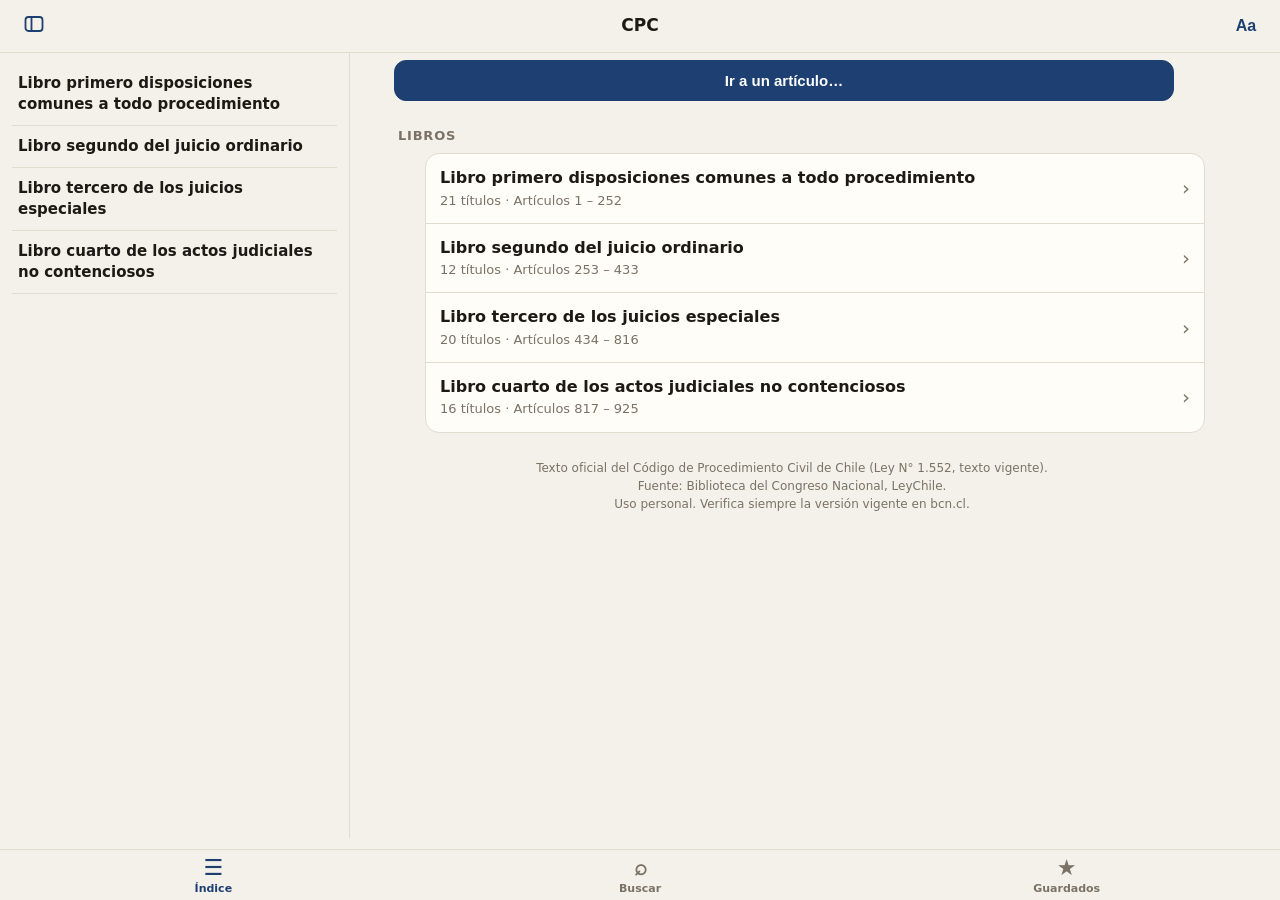
==== cpc/index.html @ f6e6bf55 "Agrega Código de Procedimiento Civil (CPC) en /cpc Co-Authored-By: Claude Sonnet 5.5 <noreply@anthro" ====
<!doctype html>
<html lang="es">
<head>
<meta charset="utf-8">
<meta name="viewport" content="width=device-width, initial-scale=1, viewport-fit=cover">
<meta name="apple-mobile-web-app-capable" content="yes">
<meta name="mobile-web-app-capable" content="yes">
<meta name="apple-mobile-web-app-title" content="CPC">
<meta name="apple-mobile-web-app-status-bar-style" content="black-translucent">
<meta name="theme-color" content="#f4f1ea" media="(prefers-color-scheme: light)">
<meta name="theme-color" content="#16130f" media="(prefers-color-scheme: dark)">
<link rel="manifest" href="manifest.webmanifest">
<link rel="apple-touch-icon" href="icon-180.png">
<link rel="icon" href="icon-192.png">
<link rel="stylesheet" href="style.css">
<title>CPC</title>
</head>
<body>
<header id="top">
  <button id="back" aria-label="Volver" hidden>‹</button>
  <button id="sb" aria-label="Mostrar u ocultar índice" title="Índice"><svg viewBox="0 0 24 24" width="24" height="24" fill="none" stroke="currentColor" stroke-width="1.8" stroke-linejoin="round" stroke-linecap="round"><rect x="3.5" y="5" width="17" height="14" rx="3"/><path d="M9.5 5v14"/></svg></button>
  <h1 id="title">CPC</h1>
  <button id="aa" aria-label="Tamaño de letra">Aa</button>
</header>
<aside id="side" aria-label="Índice del Código"></aside>
<main id="view" tabindex="-1"></main>
<nav id="tabs">
  <a href="#/" data-tab="indice"><span>☰</span>Índice</a>
  <a href="#/buscar" data-tab="buscar"><span>⌕</span>Buscar</a>
  <a href="#/guardados" data-tab="guardados"><span>★</span>Guardados</a>
</nav>
<script src="app.js"></script>
</body>
</html>
---- cpc/style.css ----
:root{
  --bg:#f4f1ea; --card:#fffdf8; --ink:#1d1a16; --muted:#7a7266; --line:#e2dccf;
  --accent:#1d3f72; --accent-ink:#fff; --mark:#ffe58a; --fs:19px;
  --safe-b:env(safe-area-inset-bottom,0px); --safe-t:env(safe-area-inset-top,0px);
}
@media (prefers-color-scheme:dark){
  :root:not([data-theme="light"]){--bg:#16130f;--card:#201c17;--ink:#ece6da;--muted:#9b9385;--line:#352f27;--accent:#8fb4ee;--accent-ink:#16130f;--mark:#6b5a14}
}
:root[data-theme="dark"]{--bg:#16130f;--card:#201c17;--ink:#ece6da;--muted:#9b9385;--line:#352f27;--accent:#8fb4ee;--accent-ink:#16130f;--mark:#6b5a14}
*{box-sizing:border-box;-webkit-tap-highlight-color:transparent}
html,body{margin:0;background:var(--bg);color:var(--ink);font:17px/1.4 -apple-system,BlinkMacSystemFont,"SF Pro Text",system-ui,sans-serif}
body{min-height:100dvh}
header#top{position:fixed;top:0;left:0;right:0;z-index:10;display:flex;align-items:center;gap:8px;
  padding:calc(var(--safe-t) + 8px) 12px 8px;background:color-mix(in srgb,var(--bg) 88%,transparent);
  backdrop-filter:blur(14px);-webkit-backdrop-filter:blur(14px);border-bottom:1px solid var(--line)}
header h1{flex:1;margin:0;font-size:17px;font-weight:650;text-align:center;white-space:nowrap;overflow:hidden;text-overflow:ellipsis}
header button{min-width:44px;height:36px;border:0;background:none;color:var(--accent);font-size:20px;font-weight:600}
header button[hidden]{display:block;visibility:hidden}
#aa{font-size:16px}
main{padding:calc(var(--safe-t) + 60px) 16px calc(var(--safe-b) + 84px);max-width:720px;margin:0 auto;outline:none}
nav#tabs{position:fixed;bottom:0;left:0;right:0;z-index:10;display:flex;padding:6px 0 calc(var(--safe-b) + 4px);
  background:color-mix(in srgb,var(--bg) 90%,transparent);backdrop-filter:blur(14px);-webkit-backdrop-filter:blur(14px);border-top:1px solid var(--line)}
nav a{flex:1;text-align:center;text-decoration:none;color:var(--muted);font-size:11px;font-weight:600}
nav a span{display:block;font-size:22px;line-height:1.1}
nav a.on{color:var(--accent)}
h2.sec{font-size:13px;letter-spacing:.06em;text-transform:uppercase;color:var(--muted);margin:22px 4px 8px}
.list{background:var(--card);border:1px solid var(--line);border-radius:14px;overflow:hidden}
.row{display:flex;align-items:center;gap:10px;padding:13px 14px;border-top:1px solid var(--line);color:inherit;text-decoration:none}
.row:first-child{border-top:0}
.row:active{background:color-mix(in srgb,var(--accent) 10%,transparent)}
.row .main{flex:1;min-width:0}
.row .t{font-weight:600;font-size:16px}
.row .s{color:var(--muted);font-size:13px;margin-top:2px;display:-webkit-box;-webkit-line-clamp:2;-webkit-box-orient:vertical;overflow:hidden}
.row .chev{color:var(--muted);font-size:20px}
.num{font-variant-numeric:tabular-nums;color:var(--accent);font-weight:700;min-width:58px}
.pill{font-size:11px;font-weight:700;color:var(--muted);border:1px solid var(--line);border-radius:99px;padding:1px 8px;white-space:nowrap}
.search{position:sticky;top:calc(var(--safe-t) + 56px);z-index:5;padding:6px 0 10px;background:var(--bg)}
.search input{width:100%;font-size:17px;padding:11px 14px;border-radius:12px;border:1px solid var(--line);background:var(--card);color:var(--ink);outline:none;-webkit-appearance:none}
.search input:focus{border-color:var(--accent)}
.hint{color:var(--muted);font-size:14px;padding:6px 4px}
mark{background:var(--mark);color:inherit;border-radius:3px;padding:0 1px}
article.art{background:var(--card);border:1px solid var(--line);border-radius:16px;padding:20px 18px}
.crumb{font-size:12px;color:var(--muted);letter-spacing:.03em;margin-bottom:6px}
.art h2{margin:0 0 12px;font:700 26px/1.2 ui-serif,"New York",Georgia,serif;color:var(--accent)}
.art .txt p{margin:0 0 .85em;font:var(--fs)/1.55 ui-serif,"New York",Georgia,serif;hyphens:auto;-webkit-hyphens:auto}
.art .txt.der p{color:var(--muted);font-style:italic}
.actions{display:flex;gap:8px;margin:16px 0 4px}
.btn{flex:1;padding:11px 8px;border-radius:12px;border:1px solid var(--line);background:var(--bg);color:var(--ink);font-size:15px;font-weight:600}
.btn.on{background:var(--accent);color:var(--accent-ink);border-color:var(--accent)}
.btn.primary{background:var(--accent);color:var(--accent-ink);border-color:var(--accent)}
textarea{width:100%;min-height:96px;margin-top:10px;padding:11px 12px;border-radius:12px;border:1px solid var(--line);background:var(--bg);color:var(--ink);font:16px/1.4 -apple-system,system-ui,sans-serif;resize:vertical}
label.k{display:block;margin-top:14px;font-size:12px;font-weight:700;letter-spacing:.06em;text-transform:uppercase;color:var(--muted)}
.pager{display:flex;gap:10px;margin-top:14px}
.pager a{flex:1;text-align:center;text-decoration:none;padding:12px 8px;border-radius:12px;background:var(--card);border:1px solid var(--line);color:var(--ink);font-weight:600;font-size:15px}
.pager a.off{opacity:.35;pointer-events:none}
.note{font-size:13px;color:var(--muted);margin:6px 4px 0;white-space:pre-wrap}
.toast{position:fixed;left:50%;bottom:calc(var(--safe-b) + 84px);transform:translateX(-50%);background:var(--ink);color:var(--bg);padding:9px 16px;border-radius:99px;font-size:14px;z-index:30;opacity:0;transition:opacity .2s;pointer-events:none}
.toast.show{opacity:.95}
.empty{text-align:center;color:var(--muted);padding:48px 12px}
.foot{color:var(--muted);font-size:12px;text-align:center;margin:26px 8px 0;line-height:1.5}

/* navegación dinámica */
a.ref{color:var(--accent);font-weight:600;text-decoration:underline dotted;text-underline-offset:3px}
#top h1{cursor:default}
#sheet{position:fixed;inset:0;z-index:40;background:rgba(0,0,0,.42);display:flex;align-items:flex-end;justify-content:center;animation:fade .18s}
#sheet .panel{width:100%;max-width:720px;max-height:78dvh;overflow:auto;background:var(--card);border-radius:22px 22px 0 0;
  padding:8px 20px calc(var(--safe-b) + 18px);animation:up .22s ease-out;border-top:1px solid var(--line)}
#sheet .grab{width:40px;height:5px;border-radius:9px;background:var(--line);margin:4px auto 12px}
#sheet h2{margin:0 0 10px;font:700 24px/1.2 ui-serif,"New York",Georgia,serif;color:var(--accent)}
#sheet .txt p{margin:0 0 .8em;font:var(--fs)/1.5 ui-serif,"New York",Georgia,serif}
#sheet .crumb{font-size:12px;color:var(--muted)}
input.jump{width:100%;font-size:22px;padding:12px 14px;border-radius:12px;border:1px solid var(--accent);background:var(--bg);color:var(--ink);outline:none}
article.art.from-r{animation:inR .22s ease-out}
article.art.from-l{animation:inL .22s ease-out}
@keyframes inR{from{transform:translateX(36px);opacity:0}to{transform:none;opacity:1}}
@keyframes inL{from{transform:translateX(-36px);opacity:0}to{transform:none;opacity:1}}
@keyframes up{from{transform:translateY(40px);opacity:.4}to{transform:none;opacity:1}}
@keyframes fade{from{opacity:0}to{opacity:1}}

/* iconos y numeración */
.actions.ic-row{gap:10px}
.btn.ic{flex:0 0 auto;width:48px;height:44px;padding:0;display:grid;place-items:center;border-radius:12px}
.num{display:flex;flex-direction:column;line-height:1.1;min-width:64px}
.num small{font-size:10px;font-weight:600;letter-spacing:.04em;text-transform:uppercase;opacity:.75}

/* iPad / pantallas anchas */
#side{display:none}
@media (min-width:768px){
  main{max-width:780px}
  .art .txt p{line-height:1.6}
}
@media (min-width:1000px){
  #side{display:block;position:fixed;z-index:5;left:0;top:calc(var(--safe-t) + 53px);bottom:calc(var(--safe-b) + 62px);width:350px;
    overflow:auto;-webkit-overflow-scrolling:touch;padding:10px 12px 20px;border-right:1px solid var(--line);background:var(--bg)}
  main{margin-left:350px;max-width:none;padding-left:44px;padding-right:44px}
  main>*{max-width:780px;margin-left:auto;margin-right:auto}
  #back{visibility:hidden}
  #side details{margin:0}
  #side>details>summary{font-weight:700;font-size:15px;padding:10px 6px;border-bottom:1px solid var(--line)}
  #side details.tt{margin-left:8px}
  #side details.tt>summary{font-weight:500;font-size:14px;padding:8px 6px;color:var(--ink)}
  #side summary{cursor:pointer;list-style:none;display:flex;flex-direction:column;gap:1px}
  #side summary::-webkit-details-marker{display:none}
  #side summary small{font-size:11px;color:var(--muted)}
  #side details[open]>summary{color:var(--accent)}
  #side .arts{display:flex;flex-wrap:wrap;gap:6px;padding:4px 6px 12px}
  #side .arts a{min-width:52px;text-align:center;text-decoration:none;color:var(--ink);font-size:13px;font-weight:600;
    padding:7px 8px;border:1px solid var(--line);border-radius:9px;background:var(--card);font-variant-numeric:tabular-nums}
  #side .arts a.cur{background:var(--accent);color:var(--accent-ink);border-color:var(--accent)}
  .pager{max-width:780px}
}

/* ocultar índice lateral */
#sb{display:none}
@media (min-width:1000px){
  #sb{display:block}
  #back{display:none!important}
  .noside #side{display:none}
  .noside main{margin-left:0}
}
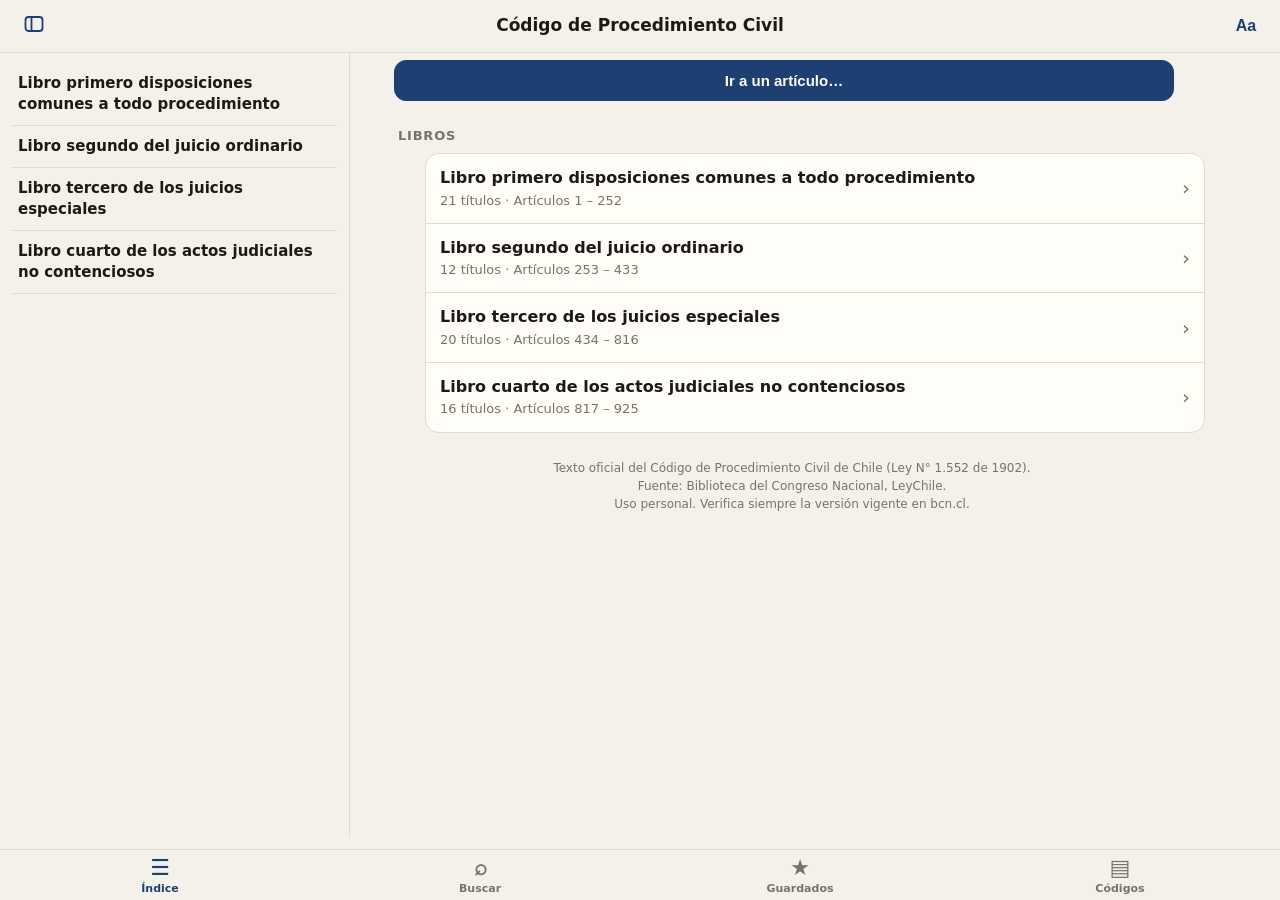
==== commit fad1e5ad: "App unificada con selector de códigos: agrega Penal, CPP, Trabajo y COT Co-Authored-By: Claude Sonne" ====
--- a/cpc/index.html
+++ b/cpc/index.html
@@ -1,34 +1,2 @@
-<!doctype html>
-<html lang="es">
-<head>
-<meta charset="utf-8">
-<meta name="viewport" content="width=device-width, initial-scale=1, viewport-fit=cover">
-<meta name="apple-mobile-web-app-capable" content="yes">
-<meta name="mobile-web-app-capable" content="yes">
-<meta name="apple-mobile-web-app-title" content="CPC">
-<meta name="apple-mobile-web-app-status-bar-style" content="black-translucent">
-<meta name="theme-color" content="#f4f1ea" media="(prefers-color-scheme: light)">
-<meta name="theme-color" content="#16130f" media="(prefers-color-scheme: dark)">
-<link rel="manifest" href="manifest.webmanifest">
-<link rel="apple-touch-icon" href="icon-180.png">
-<link rel="icon" href="icon-192.png">
-<link rel="stylesheet" href="style.css">
-<title>CPC</title>
-</head>
-<body>
-<header id="top">
-  <button id="back" aria-label="Volver" hidden>‹</button>
-  <button id="sb" aria-label="Mostrar u ocultar índice" title="Índice"><svg viewBox="0 0 24 24" width="24" height="24" fill="none" stroke="currentColor" stroke-width="1.8" stroke-linejoin="round" stroke-linecap="round"><rect x="3.5" y="5" width="17" height="14" rx="3"/><path d="M9.5 5v14"/></svg></button>
-  <h1 id="title">CPC</h1>
-  <button id="aa" aria-label="Tamaño de letra">Aa</button>
-</header>
-<aside id="side" aria-label="Índice del Código"></aside>
-<main id="view" tabindex="-1"></main>
-<nav id="tabs">
-  <a href="#/" data-tab="indice"><span>☰</span>Índice</a>
-  <a href="#/buscar" data-tab="buscar"><span>⌕</span>Buscar</a>
-  <a href="#/guardados" data-tab="guardados"><span>★</span>Guardados</a>
-</nav>
-<script src="app.js"></script>
-</body>
-</html>
+<!doctype html><meta charset="utf-8"><meta name="viewport" content="width=device-width,initial-scale=1"><title>CPC</title>
+<script>location.replace('../?c=cpc');</script><p><a href="../?c=cpc">Abrir CPC</a></p>
